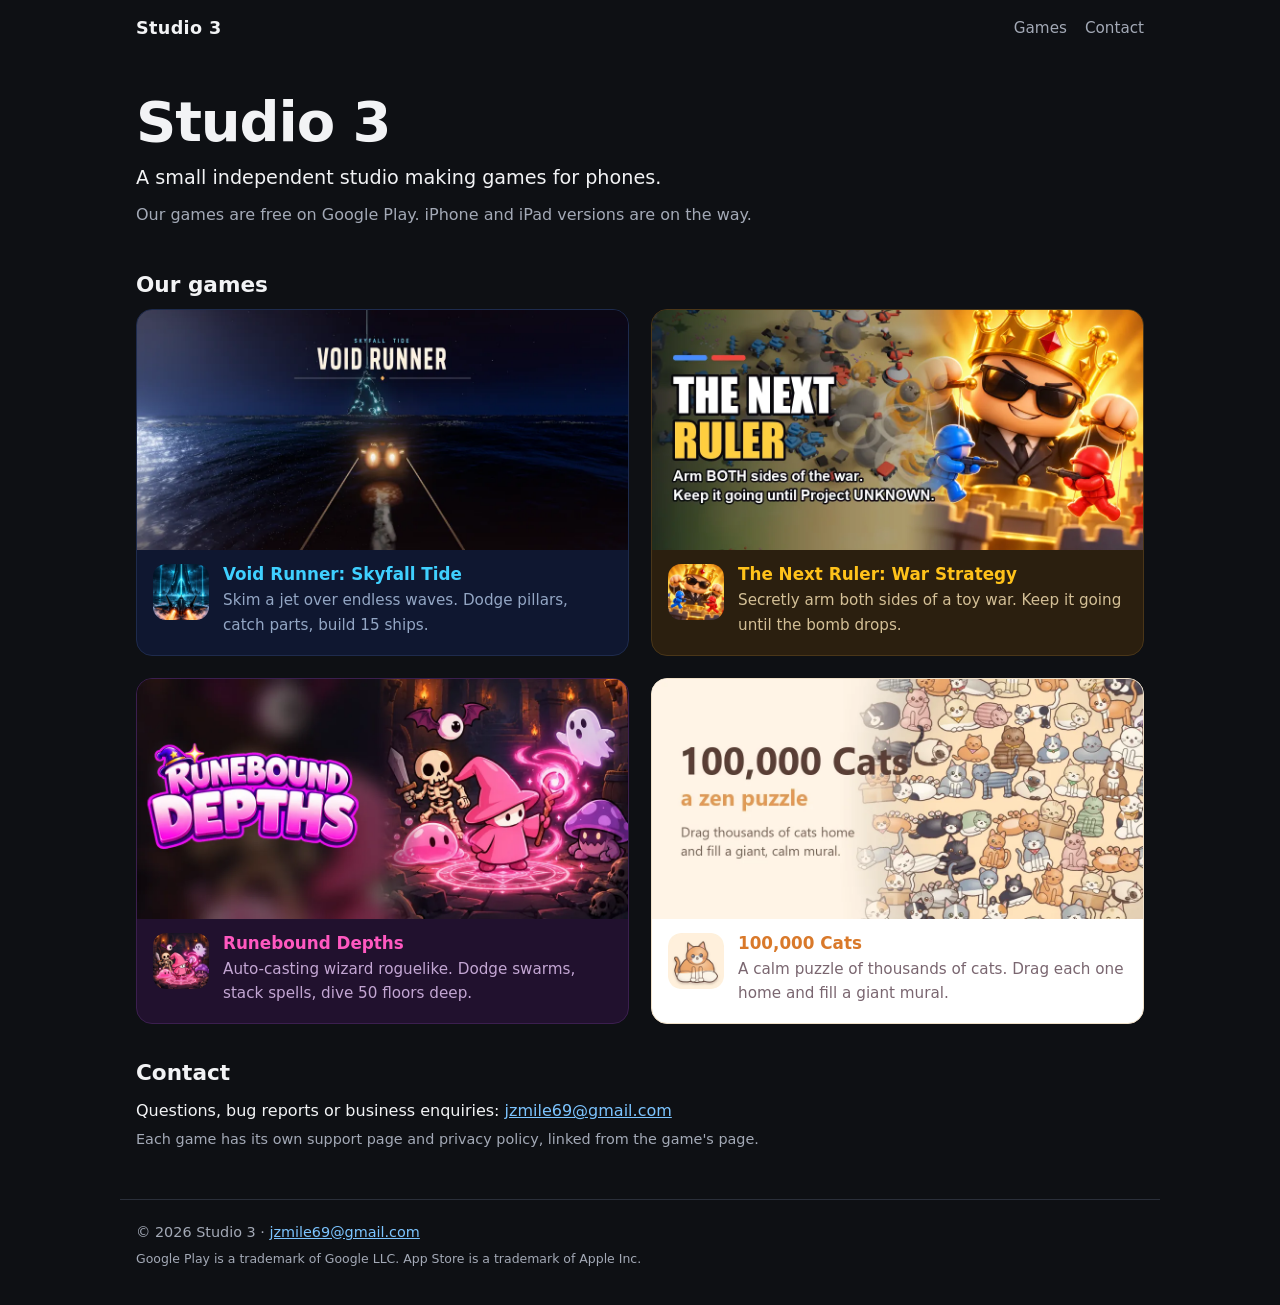
==== index.html @ beaa04cf "Studio 3 games site: home page, shared styles and images Game pages live in their own repos (runebou" ====
<!doctype html>
<html lang="en">
<head>
<meta charset="utf-8">
<meta name="viewport" content="width=device-width, initial-scale=1">
<title>Studio 3 | Indie mobile games</title>
<meta name="description" content="Studio 3 is a small independent studio making games for phones.">
<meta property="og:title" content="Studio 3 | Indie mobile games">
<meta property="og:description" content="Studio 3 is a small independent studio making games for phones.">
<link rel="stylesheet" href="styles.css">
<link rel="icon" href="favicon.svg" type="image/svg+xml">
</head>
<body class="t-studio">
<header class="site-head"><a class="brand" href="./">Studio&nbsp;3</a>
<nav><a href="#games">Games</a><a href="#contact">Contact</a></nav></header>
<main class="home">
<section class="intro">
<h1>Studio 3</h1>
<p class="lead">A small independent studio making games for phones.</p>
<p>Our games are free on Google Play. iPhone and iPad versions are on the way.</p>
</section>
<section id="games"><h2>Our games</h2>
<ul class="cards">
<li class="card t-voidrunner"><a href="voidrunner/">
<img class="card-art" src="img/voidrunner/feature.webp" alt="" width="1024" height="500" loading="lazy" decoding="async">
<div class="card-body"><img class="card-icon" src="img/voidrunner/icon.webp" alt="" width="64" height="64">
<div><h3>Void Runner: Skyfall Tide</h3><p>Skim a jet over endless waves. Dodge pillars, catch parts, build 15 ships.</p></div></div></a></li>
<li class="card t-nextruler"><a href="nextruler/">
<img class="card-art" src="img/nextruler/feature.webp" alt="" width="1024" height="500" loading="lazy" decoding="async">
<div class="card-body"><img class="card-icon" src="img/nextruler/icon.webp" alt="" width="64" height="64">
<div><h3>The Next Ruler: War Strategy</h3><p>Secretly arm both sides of a toy war. Keep it going until the bomb drops.</p></div></div></a></li>
<li class="card t-runebound"><a href="runebound/">
<img class="card-art" src="img/runebound/feature.webp" alt="" width="1024" height="500" loading="lazy" decoding="async">
<div class="card-body"><img class="card-icon" src="img/runebound/icon.webp" alt="" width="64" height="64">
<div><h3>Runebound Depths</h3><p>Auto-casting wizard roguelike. Dodge swarms, stack spells, dive 50 floors deep.</p></div></div></a></li>
<li class="card t-100000cats"><a href="100000cats/">
<img class="card-art" src="img/100000cats/feature.webp" alt="" width="1024" height="500" loading="lazy" decoding="async">
<div class="card-body"><img class="card-icon" src="img/100000cats/icon.webp" alt="" width="64" height="64">
<div><h3>100,000 Cats</h3><p>A calm puzzle of thousands of cats. Drag each one home and fill a giant mural.</p></div></div></a></li>
</ul></section>
<section id="contact" class="contact"><h2>Contact</h2>
<p>Questions, bug reports or business enquiries: <a href="mailto:jzmile69@gmail.com">jzmile69@gmail.com</a></p>
<p class="small">Each game has its own support page and privacy policy, linked from the game's page.</p>
</section>
</main>
<footer class="site-foot"><p>© 2026 Studio 3 · <a href="mailto:jzmile69@gmail.com">jzmile69@gmail.com</a></p>
<p class="small">Google Play is a trademark of Google LLC. App Store is a trademark of Apple Inc.</p></footer>
</body>
</html>
---- styles.css ----
/* Studio 3: one stylesheet, a theme per game (body.t-<slug>). Mobile first. */
:root { color-scheme: dark; }
.t-studio          { --bg:#0e1014; --surface:#181b22; --fg:#f2f3f5; --muted:#a3a9b6; --accent:#7cc4ff; --accent-ink:#06121f; --line:#2a2f3a; }
.t-voidrunner     { --bg:#060a17; --surface:#0f1730; --fg:#e8f3ff; --muted:#93a6c4; --accent:#3fd0ff; --accent-ink:#021320; --line:#1e2b4d; }
.t-nextruler  { --bg:#1d1408; --surface:#2b1f0f; --fg:#fff6e3; --muted:#d3bf96; --accent:#ffc21a; --accent-ink:#2a1a00; --line:#4a3618; }
.t-runebound{ --bg:#140a1d; --surface:#21112e; --fg:#fbeeff; --muted:#c3a6d3; --accent:#ff58c0; --accent-ink:#2a0420; --line:#3b1f4f; }
.t-100000cats     { --bg:#fff8ec; --surface:#ffffff; --fg:#3b2c35; --muted:#7a6670; --accent:#d9792a; --accent-ink:#ffffff; --line:#f0e1c9; color-scheme: light; }

*, *::before, *::after { box-sizing: border-box; }
html { -webkit-text-size-adjust: 100%; }
body { margin: 0; background: var(--bg); color: var(--fg);
  font: 16px/1.6 system-ui, -apple-system, "Segoe UI", Roboto, sans-serif; }
img { max-width: 100%; height: auto; display: block; }
a { color: var(--accent); }
h1, h2, h3 { line-height: 1.2; text-wrap: balance; }
h2 { font-size: 1.35rem; margin: 2.25rem 0 .75rem; }
h3 { font-size: 1.05rem; margin: 1.5rem 0 .4rem; }
.small, .meta { color: var(--muted); font-size: .9rem; }

.site-head, main, .site-foot { max-width: 1040px; margin: 0 auto; padding: 0 16px; }
.site-head { display: flex; align-items: center; justify-content: space-between; height: 56px; }
.brand { color: var(--fg); font-weight: 800; letter-spacing: .02em; text-decoration: none; font-size: 1.1rem; }
.site-head nav a { color: var(--muted); text-decoration: none; margin-left: 18px; font-size: .95rem; }
.site-head nav a:hover { color: var(--fg); }
.site-foot { border-top: 1px solid var(--line); margin-top: 3rem; padding-top: 1rem; padding-bottom: 2rem; color: var(--muted); font-size: .9rem; }
.site-foot p { margin: .3rem 0; }
.site-foot .small { font-size: .78rem; }

/* Home */
.intro { padding: 2rem 0 .5rem; }
.intro h1 { font-size: clamp(2.2rem, 8vw, 3.5rem); margin: 0 0 .5rem; letter-spacing: -.02em; }
.lead { font-size: 1.2rem; margin: 0 0 .5rem; }
.intro p:not(.lead) { color: var(--muted); margin: 0; }
.cards { list-style: none; padding: 0; margin: 0; display: grid; gap: 16px; }
.card a { display: block; height: 100%; background: var(--surface); color: var(--fg); border: 1px solid var(--line);
  border-radius: 16px; overflow: hidden; text-decoration: none; transition: transform .15s ease, border-color .15s ease; }
.card a:hover { transform: translateY(-2px); border-color: var(--accent); }
.card-art { aspect-ratio: 1024 / 500; width: 100%; object-fit: cover; }
.card-body { display: flex; gap: 14px; padding: 14px 16px 18px; align-items: flex-start; }
.card-icon { width: 56px; height: 56px; border-radius: 13px; flex: none; }
.card h3 { margin: 0 0 .25rem; color: var(--accent); }
.card p { margin: 0; color: var(--muted); font-size: .95rem; }
.contact p { margin: .25rem 0; }

/* Game page */
.hero .feature { width: 100%; aspect-ratio: 1024 / 500; object-fit: cover; border-radius: 16px; margin-top: 4px; }
.title-row { display: flex; gap: 14px; align-items: center; margin: 18px 0 14px; }
.title-row .icon { width: 80px; height: 80px; border-radius: 18px; flex: none; box-shadow: 0 4px 18px rgb(0 0 0 / .3); }
.title-row h1 { font-size: clamp(1.5rem, 6vw, 2.4rem); margin: 0 0 .25rem; }
.tagline { margin: 0; color: var(--muted); }
.stores { display: flex; flex-wrap: wrap; gap: 10px; }
.btn-play, .soon { display: inline-flex; align-items: center; gap: 10px; min-height: 52px; padding: 6px 18px 6px 14px;
  border-radius: 12px; font-weight: 700; font-size: 1.1rem; line-height: 1.1; text-decoration: none; }
.btn-play { background: var(--accent); color: var(--accent-ink); }
.btn-play:hover { filter: brightness(1.08); }
.soon { border: 1.5px dashed var(--muted); color: var(--muted); padding-left: 18px; }
.btn-play small, .soon small { display: block; font-size: .7rem; font-weight: 600; text-transform: uppercase; letter-spacing: .06em; opacity: .85; }

.shots { list-style: none; margin: 0 -16px; padding: 4px 16px 12px; display: flex; gap: 12px; overflow-x: auto;
  scroll-snap-type: x mandatory; scrollbar-width: thin; }
.shots li { flex: none; scroll-snap-align: start; }
.shots img { border-radius: 12px; border: 1px solid var(--line); background: var(--surface); }
.shots.portrait img { width: 46vw; max-width: 240px; aspect-ratio: 9 / 16; object-fit: cover; }
.shots.landscape img { width: 82vw; max-width: 460px; aspect-ratio: 16 / 9; object-fit: cover; }

.about { max-width: 70ch; }
.about ul, .doc ul { padding-left: 1.25rem; }
.about li, .doc li { margin: .25rem 0; }
.links { display: flex; flex-wrap: wrap; gap: 10px; margin-top: 2rem; }
.links a { padding: 10px 16px; border: 1px solid var(--line); border-radius: 10px; background: var(--surface);
  color: var(--fg); text-decoration: none; font-weight: 600; }
.links a:hover { border-color: var(--accent); }

/* Privacy / support */
.doc { max-width: 720px; }
.doc h1 { font-size: clamp(1.6rem, 6vw, 2.2rem); margin: .5rem 0 .25rem; }
.doc h2 { color: var(--accent); font-size: 1.15rem; margin-top: 2rem; }
.doc p { margin: 0 0 .8rem; }
.sub-head { display: flex; gap: 12px; align-items: center; margin-top: 8px; }
.sub-head img { width: 48px; height: 48px; border-radius: 11px; }
.sub-head p { margin: 0; line-height: 1.3; }
.sub-head p a { color: var(--fg); font-weight: 700; text-decoration: none; }
.sub-head span { color: var(--muted); font-size: .9rem; }
.btn-mail { display: inline-block; padding: 12px 18px; border-radius: 12px; background: var(--accent);
  color: var(--accent-ink); font-weight: 700; text-decoration: none; overflow-wrap: anywhere; }

@media (min-width: 720px) {
  .cards { grid-template-columns: 1fr 1fr; gap: 22px; }
  .title-row .icon { width: 112px; height: 112px; border-radius: 24px; }
  .shots { margin: 0; padding-left: 0; padding-right: 0; }
  .shots.portrait img { width: 220px; }
}
@media (prefers-reduced-motion: reduce) { .card a { transition: none; } }
.about h3.caps { font-size: .85rem; letter-spacing: .08em; color: var(--accent); margin-top: 1.75rem; }
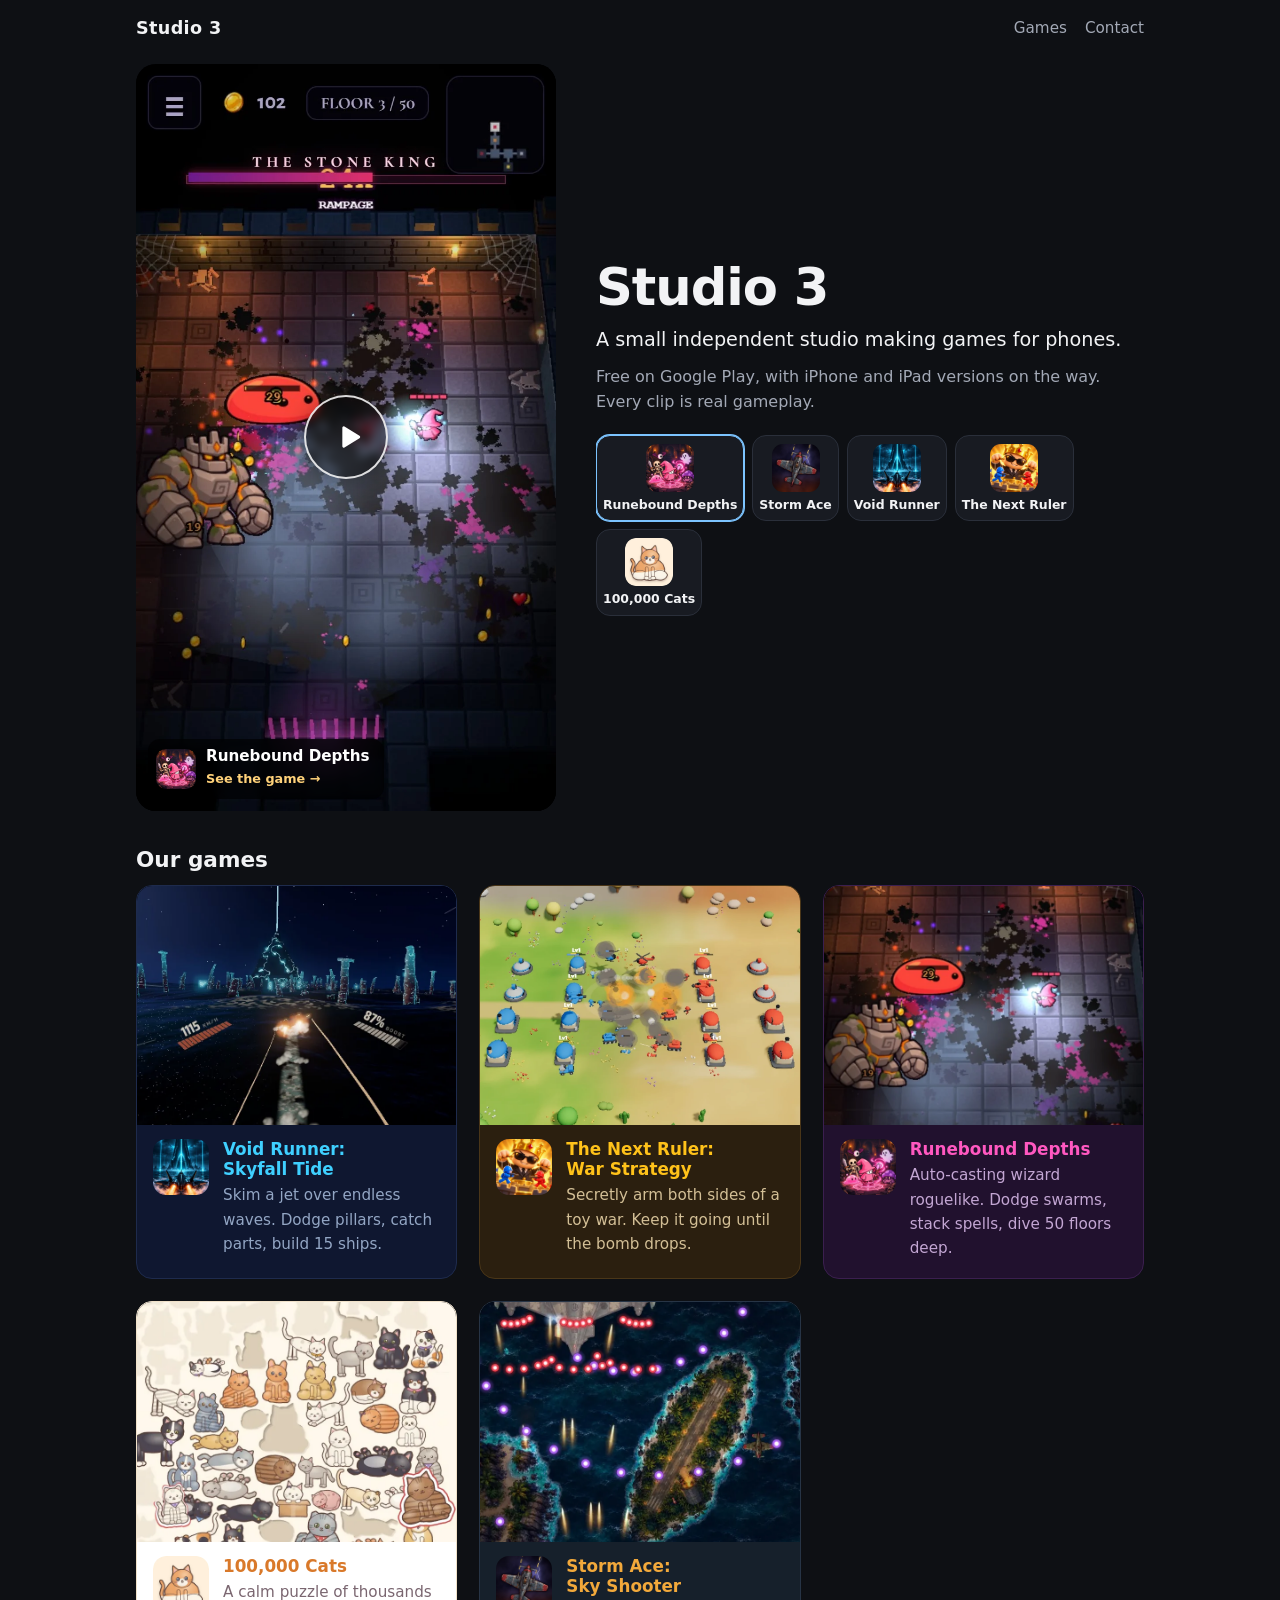
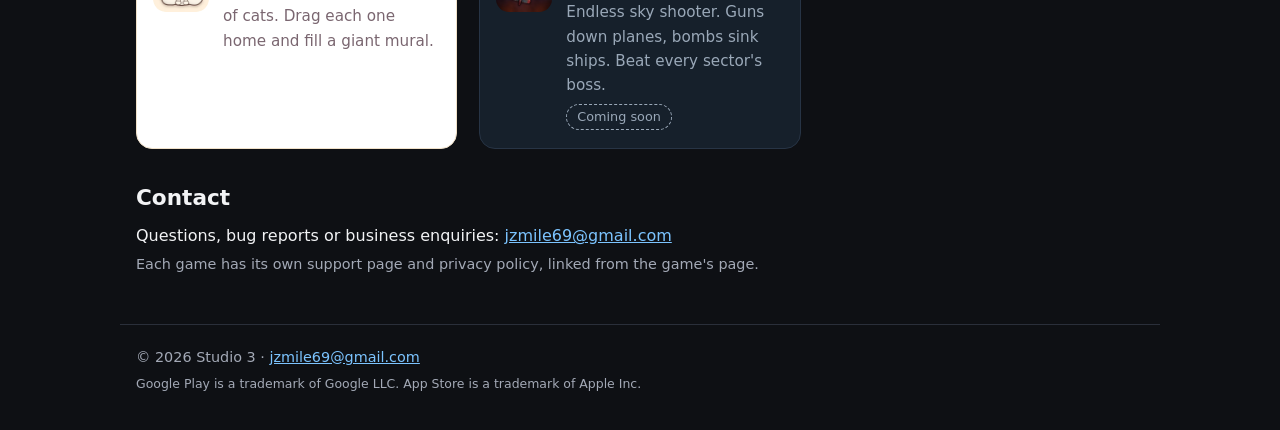
==== commit c9ca8df9: "Gameplay showreel on the home page, gameplay videos and posters, Storm Ace card Co-Authored-By: Clau" ====
--- a/index.html
+++ b/index.html
@@ -7,36 +7,78 @@
 <meta name="description" content="Studio 3 is a small independent studio making games for phones.">
 <meta property="og:title" content="Studio 3 | Indie mobile games">
 <meta property="og:description" content="Studio 3 is a small independent studio making games for phones.">
+<meta property="og:image" content="img/runebound/feature.jpg">
 <link rel="stylesheet" href="styles.css">
 <link rel="icon" href="favicon.svg" type="image/svg+xml">
+<script src="site.js" defer></script>
 </head>
 <body class="t-studio">
 <header class="site-head"><a class="brand" href="./">Studio&nbsp;3</a>
 <nav><a href="#games">Games</a><a href="#contact">Contact</a></nav></header>
 <main class="home">
-<section class="intro">
+<section class="reel" aria-label="Gameplay showreel">
+<div class="reel-stage portrait" style="--poster:url('img/runebound/poster.webp')">
+<video id="reel" class="gv-video" src="video/runebound.mp4" poster="img/runebound/poster.webp" width="720" height="1280"
+ muted playsinline preload="none" controls aria-label="Gameplay showreel: Runebound Depths, no sound"></video>
+<button class="gv-play" type="button" hidden aria-label="Play the gameplay showreel"><svg aria-hidden="true" viewBox="0 0 24 24" width="34" height="34"><path fill="currentColor" d="M8 5.5v13a1 1 0 0 0 1.5.86l10.6-6.5a1 1 0 0 0 0-1.72L9.5 4.64A1 1 0 0 0 8 5.5z"/></svg></button>
+<a class="reel-cap" href="runebound/"><img src="img/runebound/icon.webp" alt="" width="40" height="40">
+<span><b>Runebound Depths</b><small>See the game</small></span></a>
+</div>
+<div class="reel-side">
 <h1>Studio 3</h1>
 <p class="lead">A small independent studio making games for phones.</p>
-<p>Our games are free on Google Play. iPhone and iPad versions are on the way.</p>
+<p class="intro-sub">Free on Google Play, with iPhone and iPad versions on the way. Every clip is real gameplay.</p>
+<ul class="reel-thumbs" aria-label="Choose a game to watch">
+<li><button type="button" class="reel-thumb" aria-pressed="true"
+ data-src="video/runebound.mp4" data-poster="img/runebound/poster.webp" data-href="runebound/" data-name="Runebound Depths"
+ data-short="Runebound Depths" data-icon="img/runebound/icon.webp" data-orient="portrait">
+<img src="img/runebound/icon.webp" alt="" width="48" height="48" decoding="async"><span>Runebound Depths</span></button></li>
+<li><button type="button" class="reel-thumb" aria-pressed="false"
+ data-src="video/stormace.mp4" data-poster="img/stormace/poster.webp" data-href="stormace/" data-name="Storm Ace: Sky Shooter"
+ data-short="Storm Ace" data-icon="img/stormace/icon.webp" data-orient="portrait">
+<img src="img/stormace/icon.webp" alt="" width="48" height="48" decoding="async"><span>Storm Ace</span></button></li>
+<li><button type="button" class="reel-thumb" aria-pressed="false"
+ data-src="video/voidrunner.mp4" data-poster="img/voidrunner/poster.webp" data-href="voidrunner/" data-name="Void Runner: Skyfall Tide"
+ data-short="Void Runner" data-icon="img/voidrunner/icon.webp" data-orient="portrait">
+<img src="img/voidrunner/icon.webp" alt="" width="48" height="48" decoding="async"><span>Void Runner</span></button></li>
+<li><button type="button" class="reel-thumb" aria-pressed="false"
+ data-src="video/nextruler.mp4" data-poster="img/nextruler/poster.webp" data-href="nextruler/" data-name="The Next Ruler: War Strategy"
+ data-short="The Next Ruler" data-icon="img/nextruler/icon.webp" data-orient="landscape">
+<img src="img/nextruler/icon.webp" alt="" width="48" height="48" decoding="async"><span>The Next Ruler</span></button></li>
+<li><button type="button" class="reel-thumb" aria-pressed="false"
+ data-src="video/100000cats.mp4" data-poster="img/100000cats/poster.webp" data-href="100000cats/" data-name="100,000 Cats"
+ data-short="100,000 Cats" data-icon="img/100000cats/icon.webp" data-orient="portrait">
+<img src="img/100000cats/icon.webp" alt="" width="48" height="48" decoding="async"><span>100,000 Cats</span></button></li>
+</ul>
+</div>
 </section>
 <section id="games"><h2>Our games</h2>
 <ul class="cards">
-<li class="card t-voidrunner"><a href="voidrunner/">
-<img class="card-art" src="img/voidrunner/feature.webp" alt="" width="1024" height="500" loading="lazy" decoding="async">
+<li class="card t-voidrunner"><a href="voidrunner/" data-preview="video/voidrunner.mp4">
+<span class="card-media portrait"><img class="card-art" src="img/voidrunner/poster.webp" alt=""
+ width="720" height="1280" loading="lazy" decoding="async"></span>
 <div class="card-body"><img class="card-icon" src="img/voidrunner/icon.webp" alt="" width="64" height="64">
 <div><h3>Void Runner: Skyfall Tide</h3><p>Skim a jet over endless waves. Dodge pillars, catch parts, build 15 ships.</p></div></div></a></li>
-<li class="card t-nextruler"><a href="nextruler/">
-<img class="card-art" src="img/nextruler/feature.webp" alt="" width="1024" height="500" loading="lazy" decoding="async">
+<li class="card t-nextruler"><a href="nextruler/" data-preview="video/nextruler.mp4">
+<span class="card-media landscape"><img class="card-art" src="img/nextruler/poster.webp" alt=""
+ width="1280" height="720" loading="lazy" decoding="async"></span>
 <div class="card-body"><img class="card-icon" src="img/nextruler/icon.webp" alt="" width="64" height="64">
 <div><h3>The Next Ruler: War Strategy</h3><p>Secretly arm both sides of a toy war. Keep it going until the bomb drops.</p></div></div></a></li>
-<li class="card t-runebound"><a href="runebound/">
-<img class="card-art" src="img/runebound/feature.webp" alt="" width="1024" height="500" loading="lazy" decoding="async">
+<li class="card t-runebound"><a href="runebound/" data-preview="video/runebound.mp4">
+<span class="card-media portrait"><img class="card-art" src="img/runebound/poster.webp" alt=""
+ width="720" height="1280" loading="lazy" decoding="async"></span>
 <div class="card-body"><img class="card-icon" src="img/runebound/icon.webp" alt="" width="64" height="64">
 <div><h3>Runebound Depths</h3><p>Auto-casting wizard roguelike. Dodge swarms, stack spells, dive 50 floors deep.</p></div></div></a></li>
-<li class="card t-100000cats"><a href="100000cats/">
-<img class="card-art" src="img/100000cats/feature.webp" alt="" width="1024" height="500" loading="lazy" decoding="async">
+<li class="card t-100000cats"><a href="100000cats/" data-preview="video/100000cats.mp4">
+<span class="card-media portrait"><img class="card-art" src="img/100000cats/poster.webp" alt=""
+ width="720" height="1280" loading="lazy" decoding="async"></span>
 <div class="card-body"><img class="card-icon" src="img/100000cats/icon.webp" alt="" width="64" height="64">
 <div><h3>100,000 Cats</h3><p>A calm puzzle of thousands of cats. Drag each one home and fill a giant mural.</p></div></div></a></li>
+<li class="card t-stormace"><a href="stormace/" data-preview="video/stormace.mp4">
+<span class="card-media portrait"><img class="card-art" src="img/stormace/poster.webp" alt=""
+ width="720" height="1280" loading="lazy" decoding="async"></span>
+<div class="card-body"><img class="card-icon" src="img/stormace/icon.webp" alt="" width="64" height="64">
+<div><h3>Storm Ace: Sky Shooter</h3><p>Endless sky shooter. Guns down planes, bombs sink ships. Beat every sector&#x27;s boss.</p><p class="tag">Coming soon</p></div></div></a></li>
 </ul></section>
 <section id="contact" class="contact"><h2>Contact</h2>
 <p>Questions, bug reports or business enquiries: <a href="mailto:jzmile69@gmail.com">jzmile69@gmail.com</a></p>
--- a/styles.css
+++ b/styles.css
@@ -1,9 +1,10 @@
-/* Studio 3: one stylesheet, a theme per game (body.t-<slug>). Mobile first. */
+/* Studio 3: one stylesheet, a theme per game (body.t-<slug>). Mobile first. Videos: see site.js. */
 :root { color-scheme: dark; }
 .t-studio          { --bg:#0e1014; --surface:#181b22; --fg:#f2f3f5; --muted:#a3a9b6; --accent:#7cc4ff; --accent-ink:#06121f; --line:#2a2f3a; }
 .t-voidrunner     { --bg:#060a17; --surface:#0f1730; --fg:#e8f3ff; --muted:#93a6c4; --accent:#3fd0ff; --accent-ink:#021320; --line:#1e2b4d; }
 .t-nextruler  { --bg:#1d1408; --surface:#2b1f0f; --fg:#fff6e3; --muted:#d3bf96; --accent:#ffc21a; --accent-ink:#2a1a00; --line:#4a3618; }
 .t-runebound{ --bg:#140a1d; --surface:#21112e; --fg:#fbeeff; --muted:#c3a6d3; --accent:#ff58c0; --accent-ink:#2a0420; --line:#3b1f4f; }
+.t-stormace       { --bg:#0b1118; --surface:#16202b; --fg:#e9eef3; --muted:#9aa8b8; --accent:#f2a93b; --accent-ink:#1d1200; --line:#273445; }
 .t-100000cats     { --bg:#fff8ec; --surface:#ffffff; --fg:#3b2c35; --muted:#7a6670; --accent:#d9792a; --accent-ink:#ffffff; --line:#f0e1c9; color-scheme: light; }
 
 *, *::before, *::after { box-sizing: border-box; }
@@ -26,24 +27,60 @@
 .site-foot p { margin: .3rem 0; }
 .site-foot .small { font-size: .78rem; }
 
-/* Home */
-.intro { padding: 2rem 0 .5rem; }
-.intro h1 { font-size: clamp(2.2rem, 8vw, 3.5rem); margin: 0 0 .5rem; letter-spacing: -.02em; }
+/* Gameplay video (game pages and the home showreel). The play button becomes a small pause button while playing. */
+.gv, .reel-stage { position: relative; background: #000; overflow: hidden; }
+.gv-video { display: block; width: 100%; height: auto; background: #000; }
+.gv-play { position: absolute; left: 50%; top: 50%; transform: translate(-50%, -50%); width: 84px; height: 84px;
+  display: grid; place-items: center; padding: 0 0 0 4px; border-radius: 50%; border: 2px solid rgb(255 255 255 / .85);
+  background: rgb(0 0 0 / .5); color: #fff; cursor: pointer; -webkit-backdrop-filter: blur(4px); backdrop-filter: blur(4px);
+  box-shadow: 0 6px 24px rgb(0 0 0 / .4); transition: background .15s ease; }
+.gv-play:hover { background: rgb(0 0 0 / .7); }
+.gv-play:focus-visible, .reel-thumb:focus-visible, .reel-cap:focus-visible { outline: 3px solid var(--accent); outline-offset: 3px; }
+.playing > .gv-play { left: auto; top: auto; right: 12px; bottom: 12px; transform: none; width: 44px; height: 44px; padding: 0;
+  border-width: 1.5px; opacity: .75; }
+.playing > .gv-play:hover, .playing > .gv-play:focus-visible { opacity: 1; }
+
+/* Home: the showreel is the first thing on the page */
+.reel { margin: 0 -16px; }
+.reel-stage { width: 100%; aspect-ratio: 9 / 16; max-height: calc(100svh - 150px); min-height: 380px; }
+.reel-stage::before { content: ""; position: absolute; inset: -20px; background: var(--poster) center / cover;
+  filter: blur(18px) brightness(.55); }
+.reel-stage .gv-video { position: absolute; inset: 0; height: 100%; object-fit: contain; background: transparent; }
+.reel-cap { position: absolute; left: 12px; bottom: 12px; max-width: calc(100% - 84px); display: flex; gap: 10px; align-items: center;
+  padding: 8px 14px 8px 8px; border-radius: 12px; background: rgb(0 0 0 / .6); color: #fff; text-decoration: none;
+  -webkit-backdrop-filter: blur(4px); backdrop-filter: blur(4px); }
+.reel-cap img { width: 40px; height: 40px; border-radius: 10px; flex: none; }
+.reel-cap b { display: block; font-size: .95rem; line-height: 1.2; }
+.reel-cap small { color: #ffd27a; font-weight: 600; font-size: .8rem; }
+.reel-cap small::after { content: " →"; }
+.reel-side { padding: 14px 16px 0; }
+.reel-side h1 { font-size: clamp(2rem, 8vw, 3.2rem); margin: .4rem 0 .4rem; letter-spacing: -.02em; }
 .lead { font-size: 1.2rem; margin: 0 0 .5rem; }
-.intro p:not(.lead) { color: var(--muted); margin: 0; }
+.intro-sub { color: var(--muted); margin: 0 0 1rem; }
+.reel-thumbs { list-style: none; margin: 0 -16px; padding: 2px 16px 6px; display: flex; gap: 8px; overflow-x: auto; scrollbar-width: none; }
+.reel-thumb { display: flex; flex-direction: column; align-items: center; gap: 6px; min-width: 82px; padding: 8px 6px;
+  border-radius: 14px; border: 1.5px solid var(--line); background: var(--surface); color: var(--fg); font: inherit;
+  font-size: .78rem; font-weight: 600; line-height: 1.15; cursor: pointer; }
+.reel-thumb img { width: 48px; height: 48px; border-radius: 11px; }
+.reel-thumb[aria-pressed="true"] { border-color: var(--accent); box-shadow: 0 0 0 1px var(--accent); }
 .cards { list-style: none; padding: 0; margin: 0; display: grid; gap: 16px; }
 .card a { display: block; height: 100%; background: var(--surface); color: var(--fg); border: 1px solid var(--line);
   border-radius: 16px; overflow: hidden; text-decoration: none; transition: transform .15s ease, border-color .15s ease; }
 .card a:hover { transform: translateY(-2px); border-color: var(--accent); }
-.card-art { aspect-ratio: 1024 / 500; width: 100%; object-fit: cover; }
+.card-media { display: block; position: relative; aspect-ratio: 4 / 3; overflow: hidden; background: #000; }
+.card-art, .card-preview { position: absolute; inset: 0; width: 100%; height: 100%; object-fit: cover; }
+.tag { display: inline-block; margin-top: .4rem !important; padding: 2px 10px; border-radius: 99px; border: 1px dashed var(--muted);
+  font-size: .8rem !important; }
 .card-body { display: flex; gap: 14px; padding: 14px 16px 18px; align-items: flex-start; }
 .card-icon { width: 56px; height: 56px; border-radius: 13px; flex: none; }
 .card h3 { margin: 0 0 .25rem; color: var(--accent); }
 .card p { margin: 0; color: var(--muted); font-size: .95rem; }
 .contact p { margin: .25rem 0; }
 
-/* Game page */
-.hero .feature { width: 100%; aspect-ratio: 1024 / 500; object-fit: cover; border-radius: 16px; margin-top: 4px; }
+/* Game page: the gameplay video comes first, full width on phones */
+.hero .gv { margin: 0 -16px; }
+.hero.portrait .gv-video { aspect-ratio: 9 / 16; max-height: calc(100svh - 120px); min-height: 380px; object-fit: contain; }
+.hero.landscape .gv-video { aspect-ratio: 16 / 9; }
 .title-row { display: flex; gap: 14px; align-items: center; margin: 18px 0 14px; }
 .title-row .icon { width: 80px; height: 80px; border-radius: 18px; flex: none; box-shadow: 0 4px 18px rgb(0 0 0 / .3); }
 .title-row h1 { font-size: clamp(1.5rem, 6vw, 2.4rem); margin: 0 0 .25rem; }
@@ -85,10 +122,18 @@
   color: var(--accent-ink); font-weight: 700; text-decoration: none; overflow-wrap: anywhere; }
 
 @media (min-width: 720px) {
+  .reel { margin: 8px 0 0; display: grid; grid-template-columns: minmax(0, 420px) 1fr; gap: 40px; align-items: center; }
+  .reel-stage { border-radius: 20px; max-height: calc(100vh - 90px); min-height: 0; }
+  .reel-side { padding: 0; }
+  .reel-thumbs { margin: 0; padding: 4px 0 8px; flex-wrap: wrap; }
+  .hero .gv { margin: 4px 0 0; border-radius: 20px; }
+  .hero.portrait { display: grid; grid-template-columns: minmax(0, 400px) 1fr; gap: 40px; align-items: center; }
+  .hero.portrait .gv-video { max-height: calc(100vh - 90px); min-height: 0; }
   .cards { grid-template-columns: 1fr 1fr; gap: 22px; }
   .title-row .icon { width: 112px; height: 112px; border-radius: 24px; }
   .shots { margin: 0; padding-left: 0; padding-right: 0; }
   .shots.portrait img { width: 220px; }
 }
-@media (prefers-reduced-motion: reduce) { .card a { transition: none; } }
+@media (min-width: 1000px) { .cards { grid-template-columns: repeat(3, 1fr); } }
+@media (prefers-reduced-motion: reduce) { .card a, .gv-play { transition: none; } }
 .about h3.caps { font-size: .85rem; letter-spacing: .08em; color: var(--accent); margin-top: 1.75rem; }
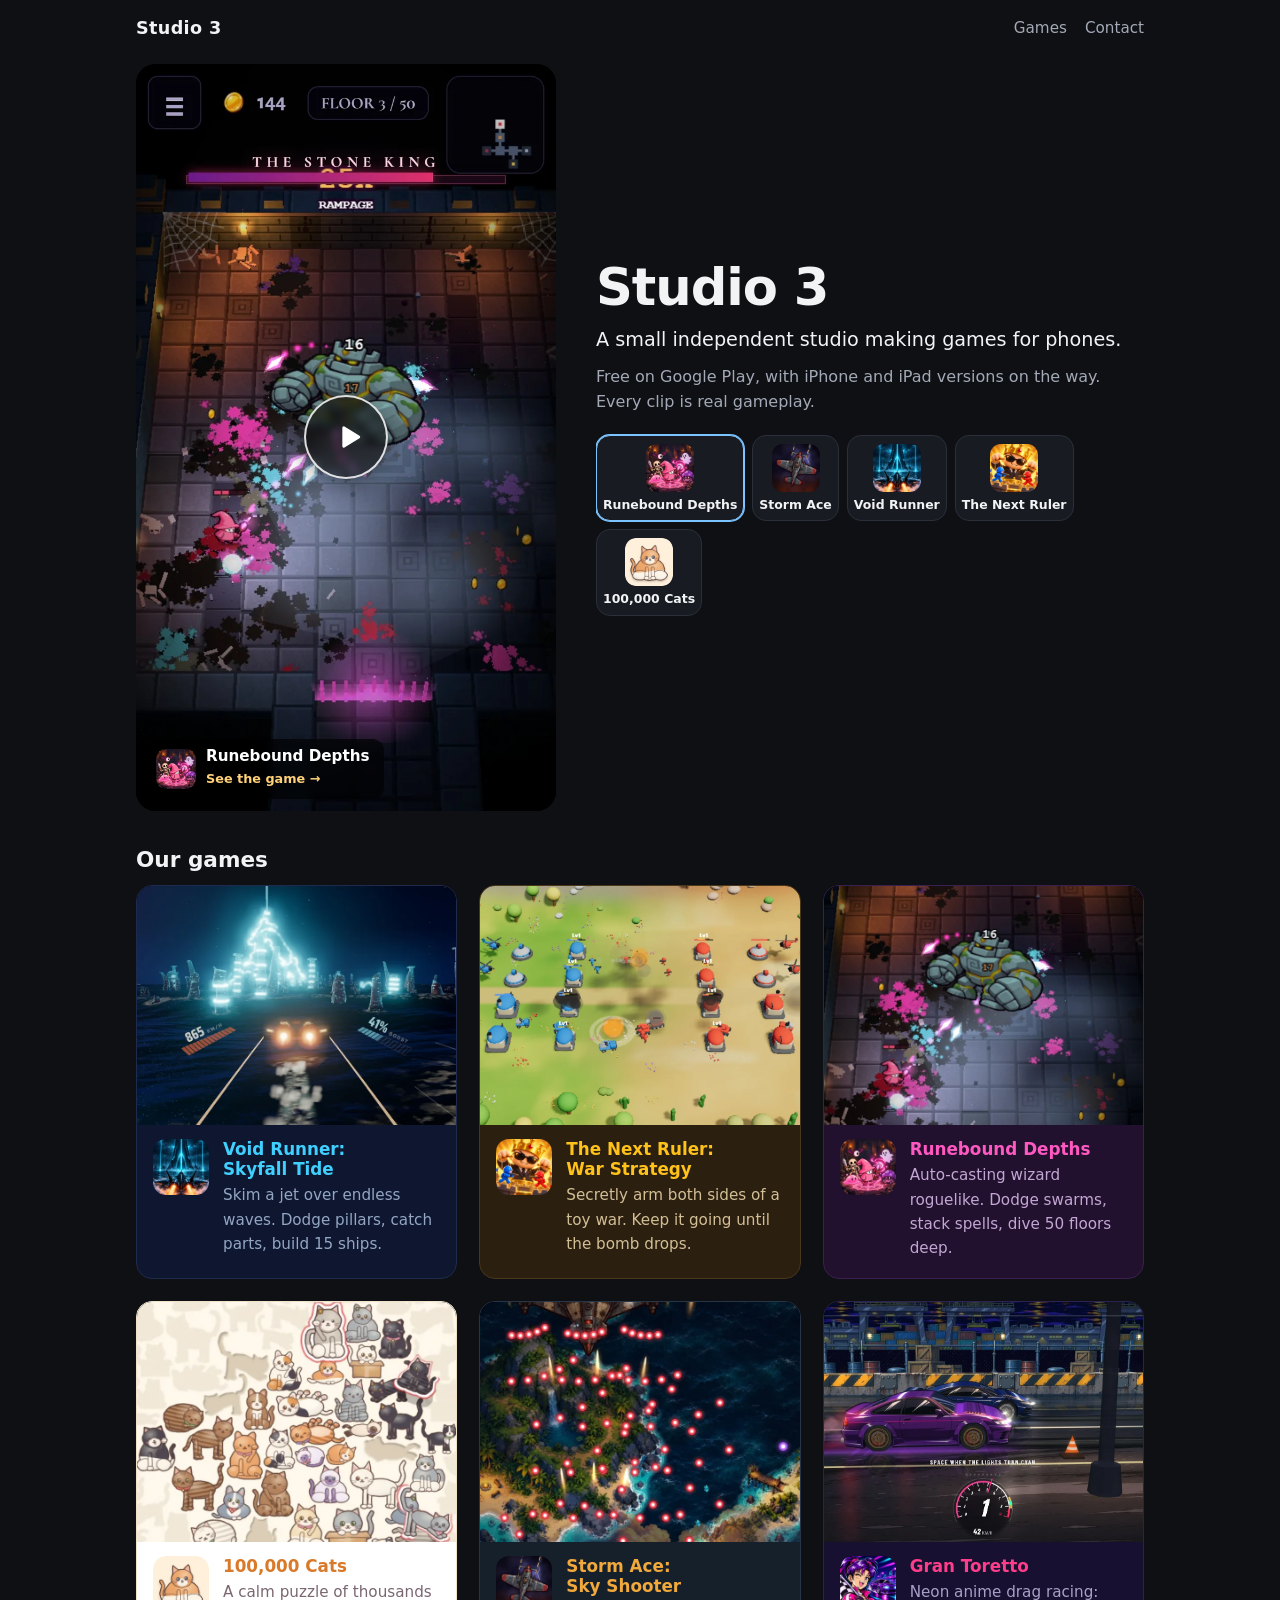
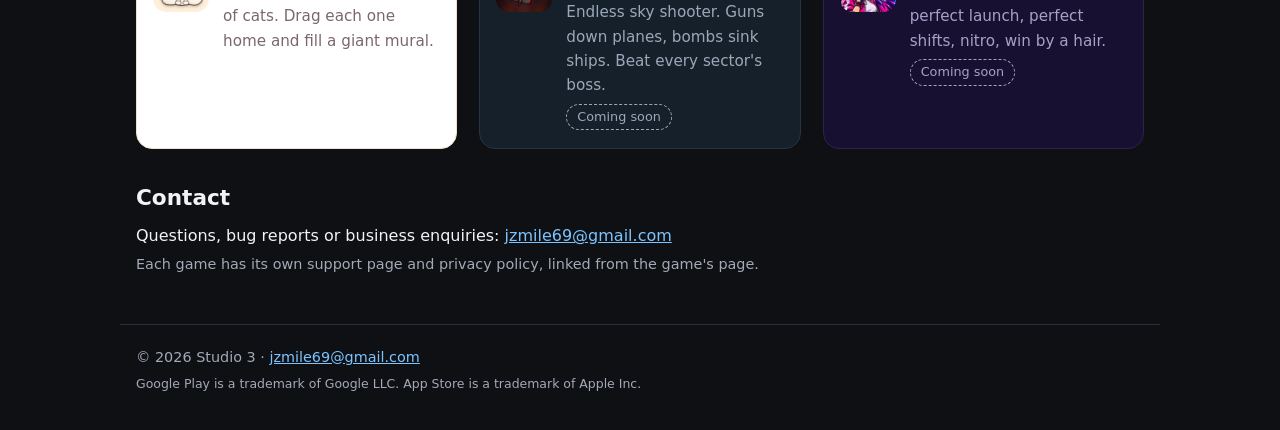
==== commit b81c4cf3: "Gran Toretto: game card, icon, poster and screenshots" ====
--- a/index.html
+++ b/index.html
@@ -79,6 +79,11 @@
  width="720" height="1280" loading="lazy" decoding="async"></span>
 <div class="card-body"><img class="card-icon" src="img/stormace/icon.webp" alt="" width="64" height="64">
 <div><h3>Storm Ace: Sky Shooter</h3><p>Endless sky shooter. Guns down planes, bombs sink ships. Beat every sector&#x27;s boss.</p><p class="tag">Coming soon</p></div></div></a></li>
+<li class="card t-grantoretto"><a href="grantoretto/">
+<span class="card-media landscape"><img class="card-art" src="img/grantoretto/poster.webp" alt=""
+ width="1280" height="720" loading="lazy" decoding="async"></span>
+<div class="card-body"><img class="card-icon" src="img/grantoretto/icon.webp" alt="" width="64" height="64">
+<div><h3>Gran Toretto</h3><p>Neon anime drag racing: perfect launch, perfect shifts, nitro, win by a hair.</p><p class="tag">Coming soon</p></div></div></a></li>
 </ul></section>
 <section id="contact" class="contact"><h2>Contact</h2>
 <p>Questions, bug reports or business enquiries: <a href="mailto:jzmile69@gmail.com">jzmile69@gmail.com</a></p>
--- a/styles.css
+++ b/styles.css
@@ -4,6 +4,7 @@
 .t-voidrunner     { --bg:#060a17; --surface:#0f1730; --fg:#e8f3ff; --muted:#93a6c4; --accent:#3fd0ff; --accent-ink:#021320; --line:#1e2b4d; }
 .t-nextruler  { --bg:#1d1408; --surface:#2b1f0f; --fg:#fff6e3; --muted:#d3bf96; --accent:#ffc21a; --accent-ink:#2a1a00; --line:#4a3618; }
 .t-runebound{ --bg:#140a1d; --surface:#21112e; --fg:#fbeeff; --muted:#c3a6d3; --accent:#ff58c0; --accent-ink:#2a0420; --line:#3b1f4f; }
+.t-grantoretto { --bg:#0a0716; --surface:#171030; --fg:#f3efff; --muted:#a9a0c8; --accent:#ff3d8b; --accent-ink:#2a0414; --line:#2c2250; }
 .t-stormace       { --bg:#0b1118; --surface:#16202b; --fg:#e9eef3; --muted:#9aa8b8; --accent:#f2a93b; --accent-ink:#1d1200; --line:#273445; }
 .t-100000cats     { --bg:#fff8ec; --surface:#ffffff; --fg:#3b2c35; --muted:#7a6670; --accent:#d9792a; --accent-ink:#ffffff; --line:#f0e1c9; color-scheme: light; }
 
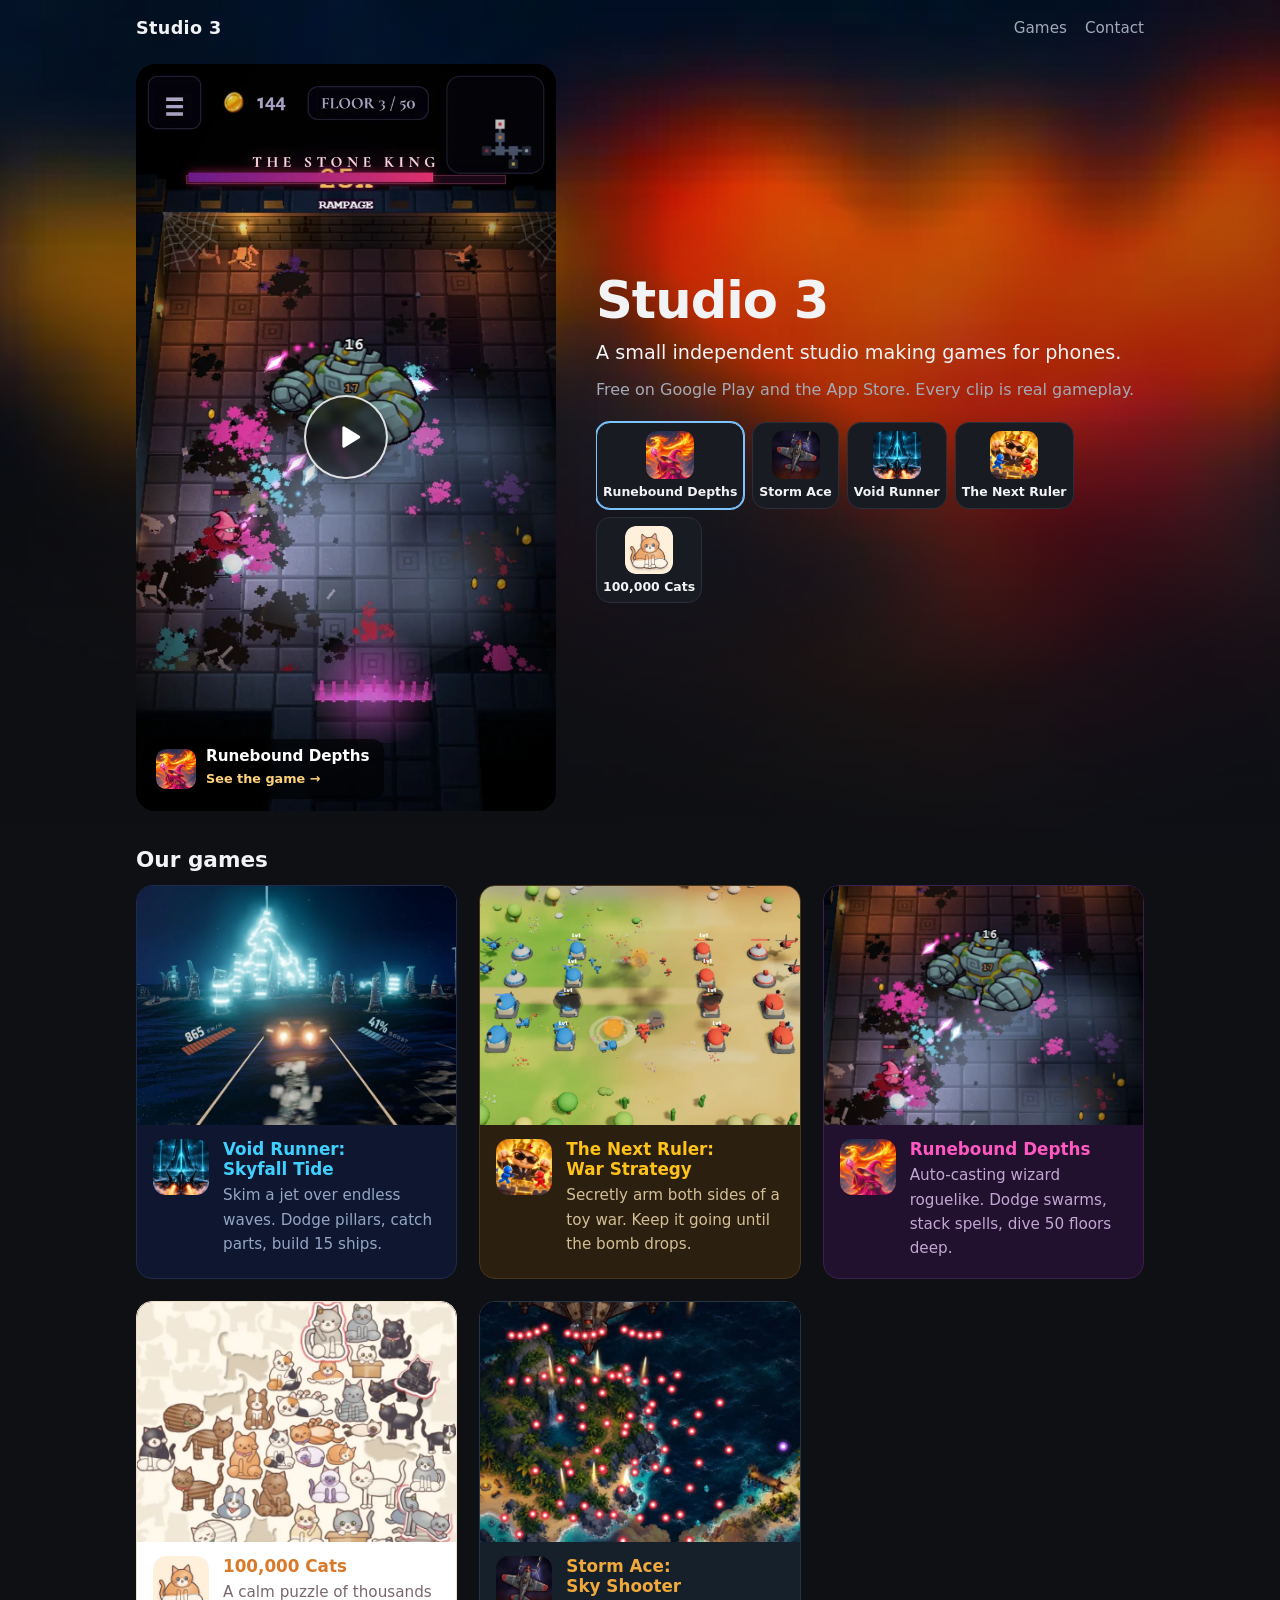
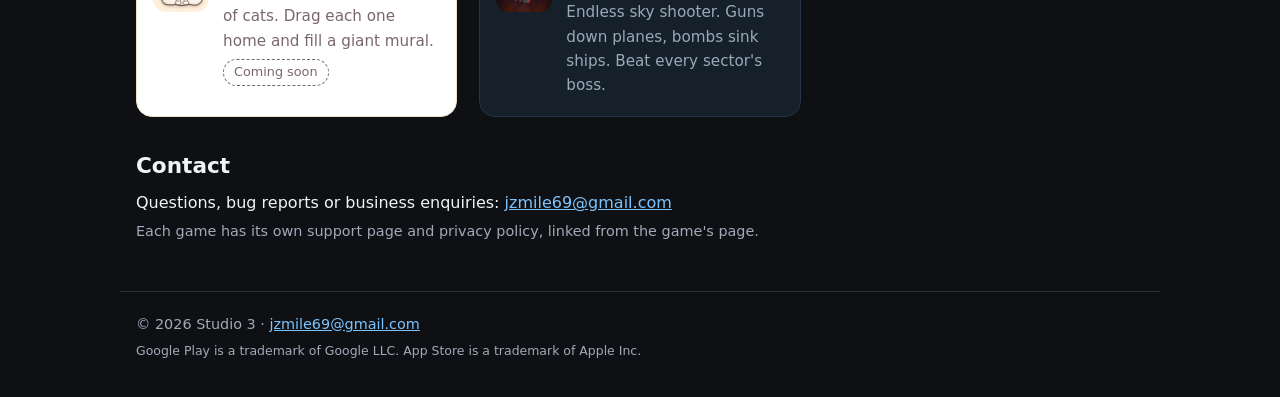
==== commit bb6c6fba: "Site: blurred art backdrop on every page, App Store buttons, CrazyGames button (soon), Runebound new" ====
--- a/index.html
+++ b/index.html
@@ -12,7 +12,7 @@
 <link rel="icon" href="favicon.svg" type="image/svg+xml">
 <script src="site.js" defer></script>
 </head>
-<body class="t-studio">
+<body class="t-studio" style="--page-art:url('img/runebound/bg.webp')">
 <header class="site-head"><a class="brand" href="./">Studio&nbsp;3</a>
 <nav><a href="#games">Games</a><a href="#contact">Contact</a></nav></header>
 <main class="home">
@@ -27,26 +27,26 @@
 <div class="reel-side">
 <h1>Studio 3</h1>
 <p class="lead">A small independent studio making games for phones.</p>
-<p class="intro-sub">Free on Google Play, with iPhone and iPad versions on the way. Every clip is real gameplay.</p>
+<p class="intro-sub">Free on Google Play and the App Store. Every clip is real gameplay.</p>
 <ul class="reel-thumbs" aria-label="Choose a game to watch">
 <li><button type="button" class="reel-thumb" aria-pressed="true"
- data-src="video/runebound.mp4" data-poster="img/runebound/poster.webp" data-href="runebound/" data-name="Runebound Depths"
+ data-src="video/runebound.mp4" data-poster="img/runebound/poster.webp" data-bg="img/runebound/bg.webp" data-href="runebound/" data-name="Runebound Depths"
  data-short="Runebound Depths" data-icon="img/runebound/icon.webp" data-orient="portrait">
 <img src="img/runebound/icon.webp" alt="" width="48" height="48" decoding="async"><span>Runebound Depths</span></button></li>
 <li><button type="button" class="reel-thumb" aria-pressed="false"
- data-src="video/stormace.mp4" data-poster="img/stormace/poster.webp" data-href="stormace/" data-name="Storm Ace: Sky Shooter"
+ data-src="video/stormace.mp4" data-poster="img/stormace/poster.webp" data-bg="img/stormace/bg.webp" data-href="stormace/" data-name="Storm Ace: Sky Shooter"
  data-short="Storm Ace" data-icon="img/stormace/icon.webp" data-orient="portrait">
 <img src="img/stormace/icon.webp" alt="" width="48" height="48" decoding="async"><span>Storm Ace</span></button></li>
 <li><button type="button" class="reel-thumb" aria-pressed="false"
- data-src="video/voidrunner.mp4" data-poster="img/voidrunner/poster.webp" data-href="voidrunner/" data-name="Void Runner: Skyfall Tide"
+ data-src="video/voidrunner.mp4" data-poster="img/voidrunner/poster.webp" data-bg="img/voidrunner/bg.webp" data-href="voidrunner/" data-name="Void Runner: Skyfall Tide"
  data-short="Void Runner" data-icon="img/voidrunner/icon.webp" data-orient="portrait">
 <img src="img/voidrunner/icon.webp" alt="" width="48" height="48" decoding="async"><span>Void Runner</span></button></li>
 <li><button type="button" class="reel-thumb" aria-pressed="false"
- data-src="video/nextruler.mp4" data-poster="img/nextruler/poster.webp" data-href="nextruler/" data-name="The Next Ruler: War Strategy"
+ data-src="video/nextruler.mp4" data-poster="img/nextruler/poster.webp" data-bg="img/nextruler/bg.webp" data-href="nextruler/" data-name="The Next Ruler: War Strategy"
  data-short="The Next Ruler" data-icon="img/nextruler/icon.webp" data-orient="landscape">
 <img src="img/nextruler/icon.webp" alt="" width="48" height="48" decoding="async"><span>The Next Ruler</span></button></li>
 <li><button type="button" class="reel-thumb" aria-pressed="false"
- data-src="video/100000cats.mp4" data-poster="img/100000cats/poster.webp" data-href="100000cats/" data-name="100,000 Cats"
+ data-src="video/100000cats.mp4" data-poster="img/100000cats/poster.webp" data-bg="img/100000cats/bg.webp" data-href="100000cats/" data-name="100,000 Cats"
  data-short="100,000 Cats" data-icon="img/100000cats/icon.webp" data-orient="portrait">
 <img src="img/100000cats/icon.webp" alt="" width="48" height="48" decoding="async"><span>100,000 Cats</span></button></li>
 </ul>
@@ -73,17 +73,12 @@
 <span class="card-media portrait"><img class="card-art" src="img/100000cats/poster.webp" alt=""
  width="720" height="1280" loading="lazy" decoding="async"></span>
 <div class="card-body"><img class="card-icon" src="img/100000cats/icon.webp" alt="" width="64" height="64">
-<div><h3>100,000 Cats</h3><p>A calm puzzle of thousands of cats. Drag each one home and fill a giant mural.</p></div></div></a></li>
+<div><h3>100,000 Cats</h3><p>A calm puzzle of thousands of cats. Drag each one home and fill a giant mural.</p><p class="tag">Coming soon</p></div></div></a></li>
 <li class="card t-stormace"><a href="stormace/" data-preview="video/stormace.mp4">
 <span class="card-media portrait"><img class="card-art" src="img/stormace/poster.webp" alt=""
  width="720" height="1280" loading="lazy" decoding="async"></span>
 <div class="card-body"><img class="card-icon" src="img/stormace/icon.webp" alt="" width="64" height="64">
-<div><h3>Storm Ace: Sky Shooter</h3><p>Endless sky shooter. Guns down planes, bombs sink ships. Beat every sector&#x27;s boss.</p><p class="tag">Coming soon</p></div></div></a></li>
-<li class="card t-grantoretto"><a href="grantoretto/">
-<span class="card-media landscape"><img class="card-art" src="img/grantoretto/poster.webp" alt=""
- width="1280" height="720" loading="lazy" decoding="async"></span>
-<div class="card-body"><img class="card-icon" src="img/grantoretto/icon.webp" alt="" width="64" height="64">
-<div><h3>Gran Toretto</h3><p>Neon anime drag racing: perfect launch, perfect shifts, nitro, win by a hair.</p><p class="tag">Coming soon</p></div></div></a></li>
+<div><h3>Storm Ace: Sky Shooter</h3><p>Endless sky shooter. Guns down planes, bombs sink ships. Beat every sector&#x27;s boss.</p></div></div></a></li>
 </ul></section>
 <section id="contact" class="contact"><h2>Contact</h2>
 <p>Questions, bug reports or business enquiries: <a href="mailto:jzmile69@gmail.com">jzmile69@gmail.com</a></p>
--- a/styles.css
+++ b/styles.css
@@ -4,7 +4,6 @@
 .t-voidrunner     { --bg:#060a17; --surface:#0f1730; --fg:#e8f3ff; --muted:#93a6c4; --accent:#3fd0ff; --accent-ink:#021320; --line:#1e2b4d; }
 .t-nextruler  { --bg:#1d1408; --surface:#2b1f0f; --fg:#fff6e3; --muted:#d3bf96; --accent:#ffc21a; --accent-ink:#2a1a00; --line:#4a3618; }
 .t-runebound{ --bg:#140a1d; --surface:#21112e; --fg:#fbeeff; --muted:#c3a6d3; --accent:#ff58c0; --accent-ink:#2a0420; --line:#3b1f4f; }
-.t-grantoretto { --bg:#0a0716; --surface:#171030; --fg:#f3efff; --muted:#a9a0c8; --accent:#ff3d8b; --accent-ink:#2a0414; --line:#2c2250; }
 .t-stormace       { --bg:#0b1118; --surface:#16202b; --fg:#e9eef3; --muted:#9aa8b8; --accent:#f2a93b; --accent-ink:#1d1200; --line:#273445; }
 .t-100000cats     { --bg:#fff8ec; --surface:#ffffff; --fg:#3b2c35; --muted:#7a6670; --accent:#d9792a; --accent-ink:#ffffff; --line:#f0e1c9; color-scheme: light; }
 
@@ -12,6 +11,12 @@
 html { -webkit-text-size-adjust: 100%; }
 body { margin: 0; background: var(--bg); color: var(--fg);
   font: 16px/1.6 system-ui, -apple-system, "Segoe UI", Roboto, sans-serif; }
+/* Backdrop: the game's own art, pre-blurred (img/<slug>/bg.webp), softly faded into the page colour. Fixed, so it stays put while scrolling. */
+body::before { content: ""; position: fixed; inset: 0; z-index: -2; background: var(--page-art, none) center top / cover no-repeat; opacity: 1; }
+body::after { content: ""; position: fixed; inset: 0; z-index: -1; pointer-events: none;
+  background: radial-gradient(110% 80% at 50% 0%, transparent 0%, color-mix(in srgb, var(--bg) 45%, transparent) 75%, color-mix(in srgb, var(--bg) 85%, transparent) 100%),
+              linear-gradient(to bottom, transparent 45%, var(--bg) 100%); }
+.t-100000cats::before { opacity: .55; }
 img { max-width: 100%; height: auto; display: block; }
 a { color: var(--accent); }
 h1, h2, h3 { line-height: 1.2; text-wrap: balance; }
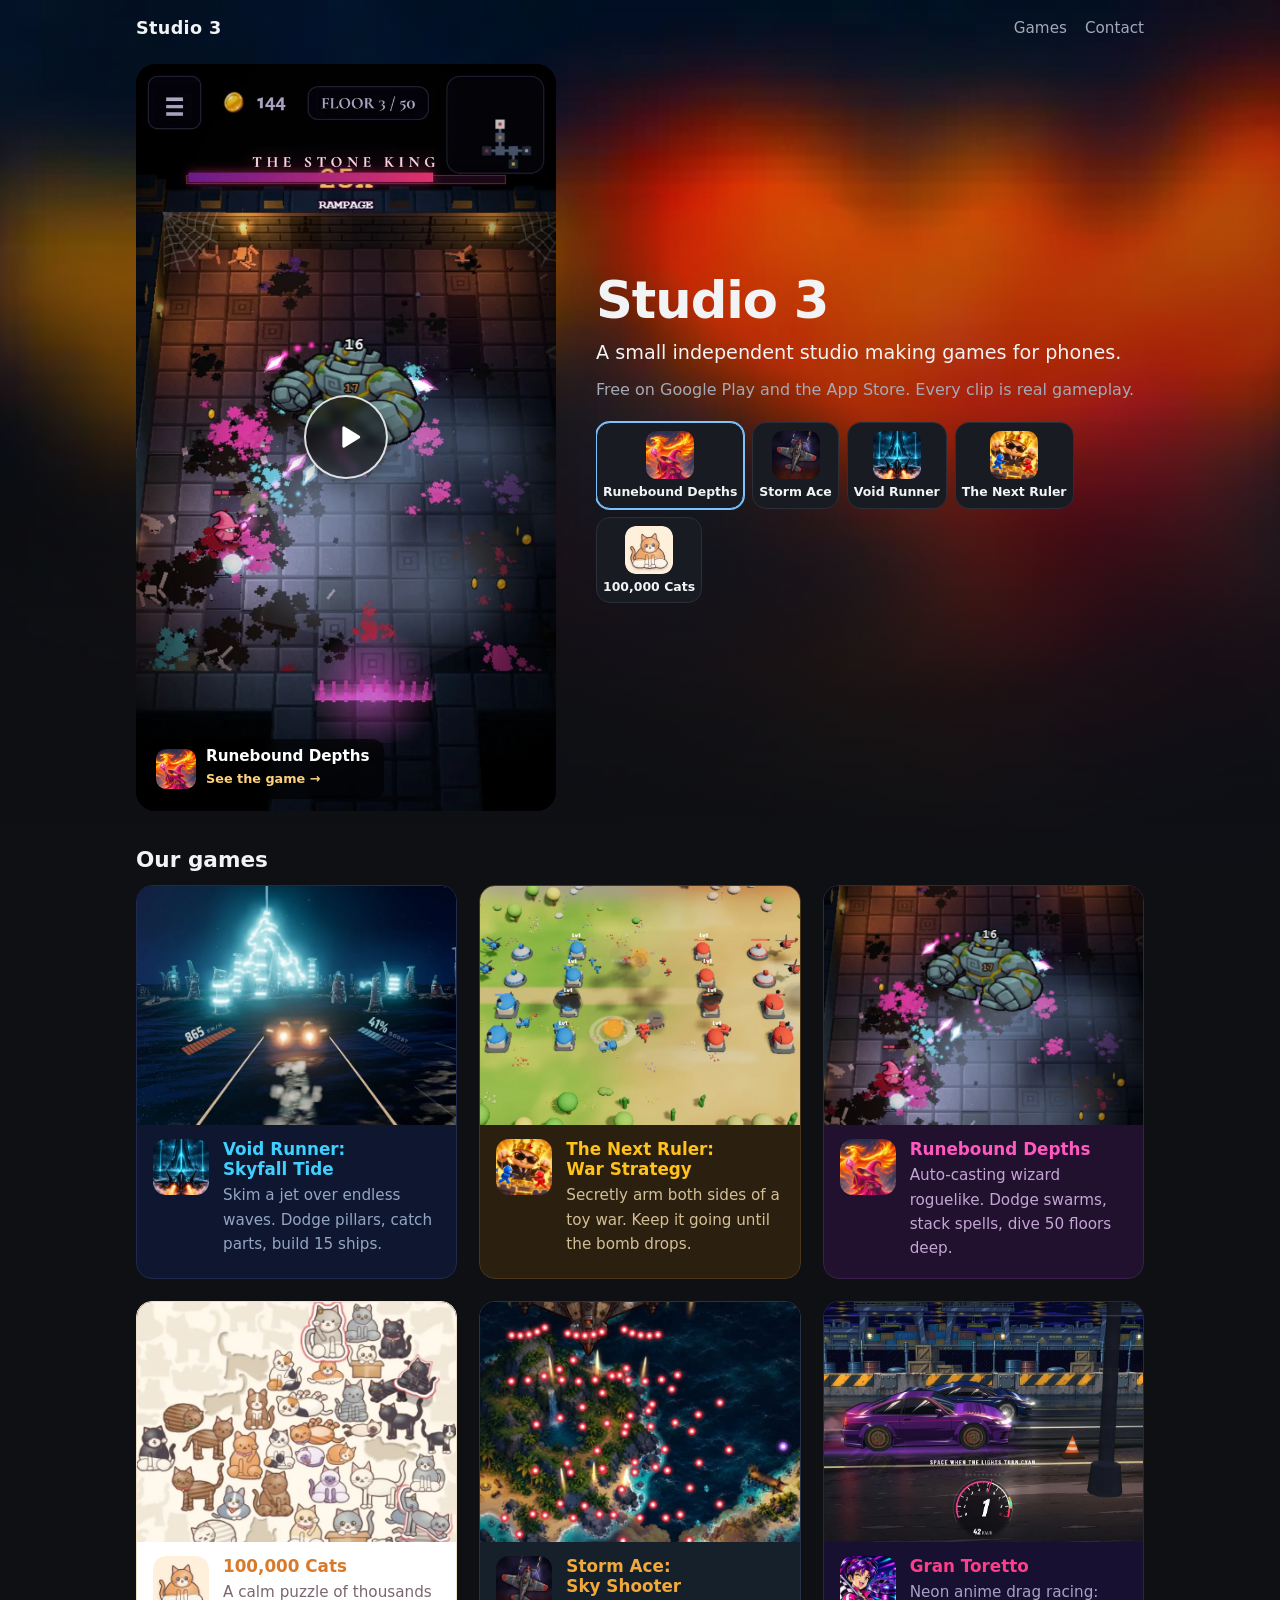
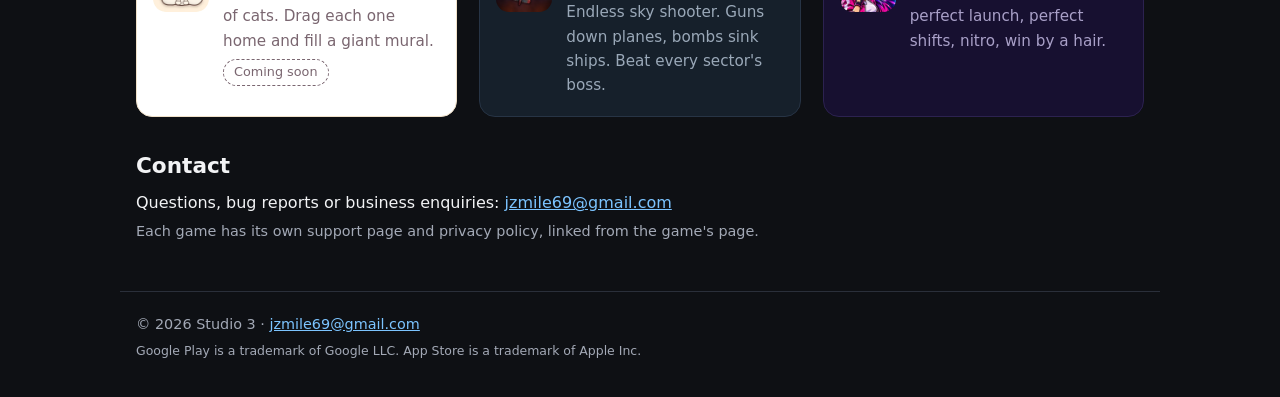
==== commit c220a076: "Home: restore Gran Toretto card (dropped by the last rebuild) Co-Authored-By: Claude Sonnet 5.5 <nor" ====
--- a/index.html
+++ b/index.html
@@ -79,6 +79,11 @@
  width="720" height="1280" loading="lazy" decoding="async"></span>
 <div class="card-body"><img class="card-icon" src="img/stormace/icon.webp" alt="" width="64" height="64">
 <div><h3>Storm Ace: Sky Shooter</h3><p>Endless sky shooter. Guns down planes, bombs sink ships. Beat every sector&#x27;s boss.</p></div></div></a></li>
+<li class="card t-grantoretto"><a href="grantoretto/">
+<span class="card-media landscape"><img class="card-art" src="img/grantoretto/poster.webp" alt=""
+ width="1280" height="720" loading="lazy" decoding="async"></span>
+<div class="card-body"><img class="card-icon" src="img/grantoretto/icon.webp" alt="" width="64" height="64">
+<div><h3>Gran Toretto</h3><p>Neon anime drag racing: perfect launch, perfect shifts, nitro, win by a hair.</p></div></div></a></li>
 </ul></section>
 <section id="contact" class="contact"><h2>Contact</h2>
 <p>Questions, bug reports or business enquiries: <a href="mailto:jzmile69@gmail.com">jzmile69@gmail.com</a></p>
--- a/styles.css
+++ b/styles.css
@@ -4,6 +4,7 @@
 .t-voidrunner     { --bg:#060a17; --surface:#0f1730; --fg:#e8f3ff; --muted:#93a6c4; --accent:#3fd0ff; --accent-ink:#021320; --line:#1e2b4d; }
 .t-nextruler  { --bg:#1d1408; --surface:#2b1f0f; --fg:#fff6e3; --muted:#d3bf96; --accent:#ffc21a; --accent-ink:#2a1a00; --line:#4a3618; }
 .t-runebound{ --bg:#140a1d; --surface:#21112e; --fg:#fbeeff; --muted:#c3a6d3; --accent:#ff58c0; --accent-ink:#2a0420; --line:#3b1f4f; }
+.t-grantoretto  { --bg:#0a0716; --surface:#171030; --fg:#f3efff; --muted:#a9a0c8; --accent:#ff3d8b; --accent-ink:#2a0414; --line:#2c2250; }
 .t-stormace       { --bg:#0b1118; --surface:#16202b; --fg:#e9eef3; --muted:#9aa8b8; --accent:#f2a93b; --accent-ink:#1d1200; --line:#273445; }
 .t-100000cats     { --bg:#fff8ec; --surface:#ffffff; --fg:#3b2c35; --muted:#7a6670; --accent:#d9792a; --accent-ink:#ffffff; --line:#f0e1c9; color-scheme: light; }
 
